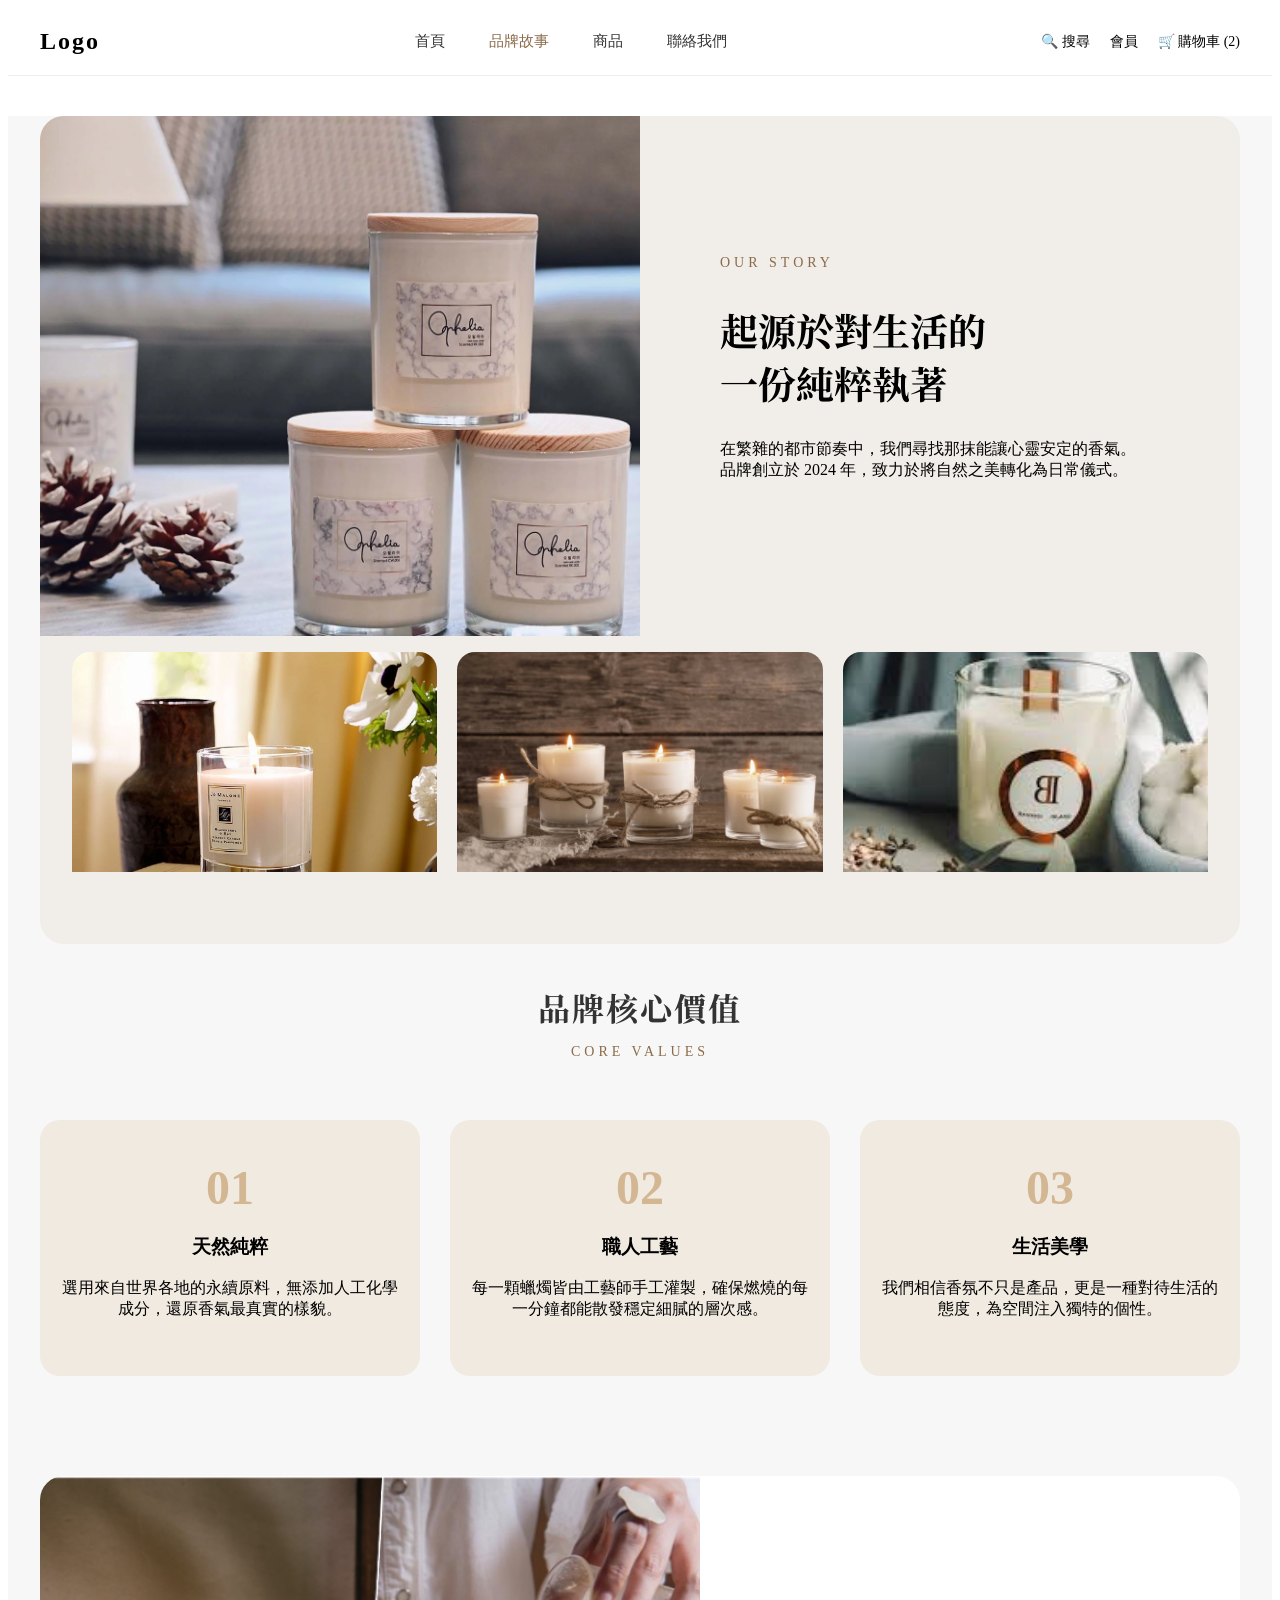
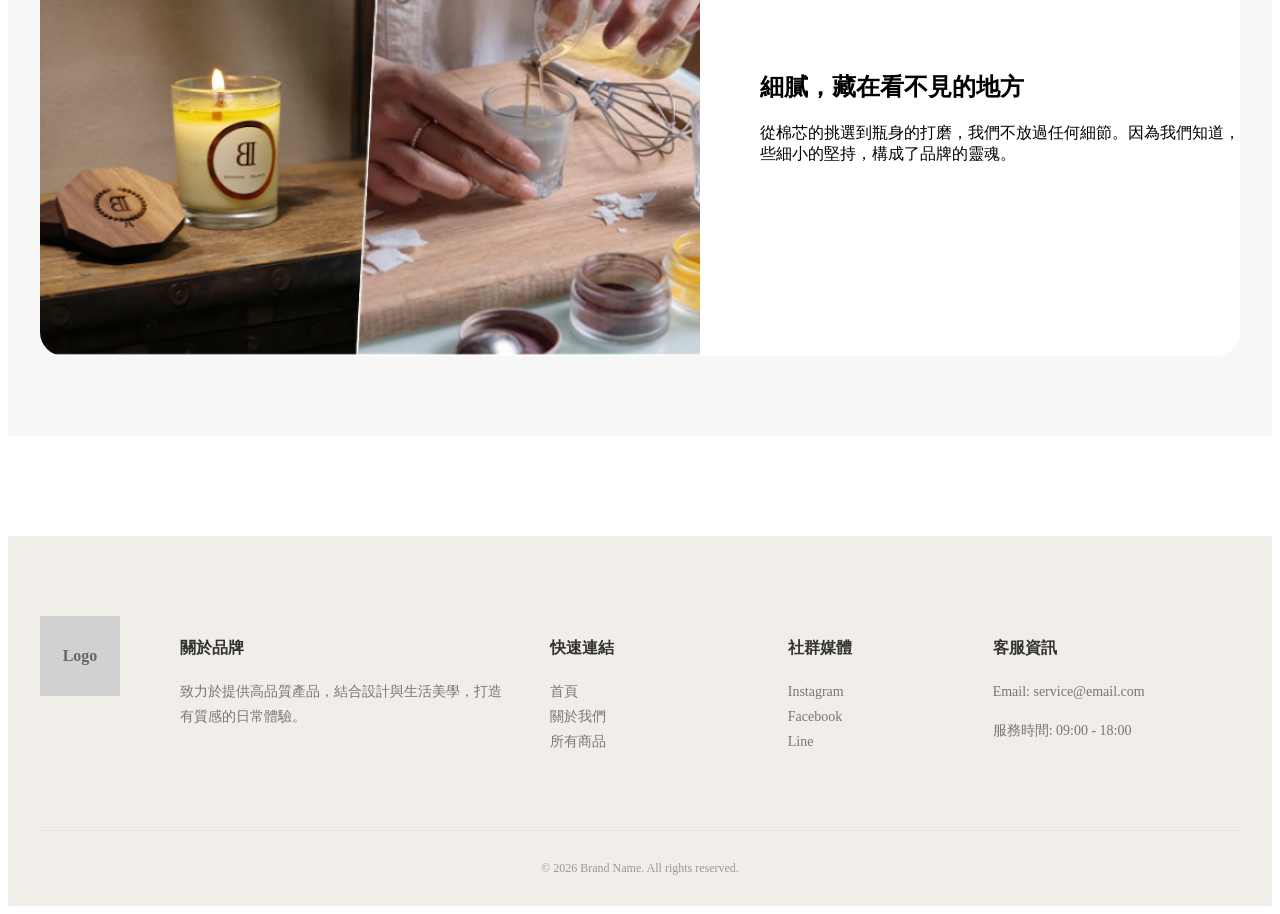
==== about/about.html @ 03dd8f6f "init: first version" ====
<!DOCTYPE html>
<html lang="zh-Hant">
<head>
    <meta charset="UTF-8">
    <meta name="viewport" content="width=device-width, initial-scale=1.0">
    <title>品牌故事 - 品牌名稱</title>
    <link rel="stylesheet" href="style.css">
    <link href="https://fonts.googleapis.com/css2?family=Noto+Sans+TC:wght@400;500;700&family=Noto+Serif+TC:wght@600&display=swap" rel="stylesheet">
</head>
<body>

    <header class="header">
        <div class="header-container">
            <div class="logo">Logo</div>
            <nav class="nav-menu">
                <a href="../index/index.html">首頁</a>
                <a href="../about/about.html" class="active">品牌故事</a>
                <a href="../product/product.html">商品</a>
                <a href="#">聯絡我們</a>
            </nav>
            <div class="nav-icons">
                <div class="icon-item">🔍 搜尋</div>
                <div class="icon-item">會員</div>
                <div class="icon-item">🛒 購物車 (2)</div>
            </div>
        </div>
    </header>

    <main class="about-page">
        <section class="about-hero">
            <div class="about-hero-container">
                <div class="about-hero-image">
                    <img src="images/about-hero.jpg" alt="品牌精神圖">
                </div>
                <div class="about-hero-text">
                    <span class="about-subtitle">OUR STORY</span>
                    <h1>起源於對生活的<br>一份純粹執著</h1>
                    <p>在繁雜的都市節奏中，我們尋找那抹能讓心靈安定的香氣。<br>品牌創立於 2024 年，致力於將自然之美轉化為日常儀式。</p>
                </div>
            </div>

            <div class="about-story-gallery">
                <div class="about-story-gallery-container">
                    <div class="story-gallery-item large">
                        <img src="images/about-story-1.jpg" alt="品牌故事延伸圖片 1">
                    </div>
                    <div class="story-gallery-item">
                        <img src="images/about-story-2.jpg" alt="品牌故事延伸圖片 2">
                    </div>
                    <div class="story-gallery-item">
                        <img src="images/about-story-3.jpg" alt="品牌故事延伸圖片 3">
                    </div>
                </div>
            </div>
        </section>
        



        <section class="brand-values">
            <div class="section-title">
                <h2>品牌核心價值</h2>
                <p>Core Values</p>
            </div>
            <div class="values-grid">
                <div class="value-item">
                    <span class="value-num">01</span>
                    <h3>天然純粹</h3>
                    <p>選用來自世界各地的永續原料，無添加人工化學成分，還原香氣最真實的樣貌。</p>
                </div>
                <div class="value-item">
                    <span class="value-num">02</span>
                    <h3>職人工藝</h3>
                    <p>每一顆蠟燭皆由工藝師手工灌製，確保燃燒的每一分鐘都能散發穩定細膩的層次感。</p>
                </div>
                <div class="value-item">
                    <span class="value-num">03</span>
                    <h3>生活美學</h3>
                    <p>我們相信香氛不只是產品，更是一種對待生活的態度，為空間注入獨特的個性。</p>
                </div>
            </div>
        </section>

        <section class="about-detail">
            <div class="detail-row">
                <div class="detail-img">
                    <img src="images/about-detail-1.jpg" alt="工藝細節">
                </div>
                <div class="detail-content">
                    <h2>細膩，藏在看不見的地方</h2>
                    <p>從棉芯的挑選到瓶身的打磨，我們不放過任何細節。因為我們知道，正是這些細小的堅持，構成了品牌的靈魂。</p>
                </div>
            </div>
        </section>

    </main>

    <footer class="footer-main">
        <div class="footer-top-container">
            <div class="footer-logo-square">Logo</div>
            <div class="footer-links-grid">
                <div class="footer-column">
                    <h4>關於品牌</h4>
                    <p>致力於提供高品質產品，結合設計與生活美學，打造有質感的日常體驗。</p>
                </div>
                <div class="footer-column">
                    <h4>快速連結</h4>
                    <ul>
                        <li><a href="../index/index.html">首頁</a></li>
                        <li><a href="../about/about.html">關於我們</a></li>
                        <li><a href="../product/product.html">所有商品</a></li>
                    </ul>
                </div>
                <div class="footer-column">
                    <h4>社群媒體</h4>
                    <ul>
                        <li><a href="#">Instagram</a></li>
                        <li><a href="#">Facebook</a></li>
                        <li><a href="#">Line</a></li>
                    </ul>
                </div>
                <div class="footer-column">
                    <h4>客服資訊</h4>
                    <p>Email: service@email.com</p>
                    <p>服務時間: 09:00 - 18:00</p>
                </div>
            </div>
        </div>
        <div class="footer-bottom">
            © 2026 Brand Name. All rights reserved.
        </div>
    </footer>

</body>
</html>
---- about/style.css ----
/* ==========================================================================
   品牌故事頁面專屬 (About Page)
   ========================================================================== */

.about-page {
    background-color: #f7f7f7;
    padding-bottom: 80px;
}

/* 品牌故事 Hero 區塊 */
.about-hero {
    background-color: #f1ede8;
    max-width: 1200px;
    margin: 40px auto;
    border-radius: 24px;
    overflow: hidden;
    padding: 0 0 32px;
}


.about-hero-container {
    display: flex;
    align-items: center;
    min-height: 520px;
}

.about-hero-image {
    flex: 0 0 50%;
    height: 520px;
}

.about-hero-image img {
    width: 100%;
    height: 100%;
    object-fit: cover;
}

.about-hero-text {
    flex: 0 0 50%;
    padding: 0 80px;
}

.about-subtitle {
    color: #8B6B4A;
    letter-spacing: 4px;
    font-size: 14px;
    display: block;
    margin-bottom: 20px;
}

.about-hero-text h1 {
    font-size: 38px;
    font-family: 'Noto Serif TC', serif;
    margin-bottom: 30px;
    line-height: 1.4;
}

/* Hero 下方延伸圖片區 */

.about-story-gallery {
    padding: 16px 32px 0;
}

.about-story-gallery-container {
    display: grid;
    grid-template-columns: repeat(3, 1fr);
    gap: 20px;
}

.story-gallery-item {
    border-radius: 18px;
    overflow: hidden;
}
.story-gallery-item.large {
    min-height: 260px;
}

.story-gallery-item img {
    width: 100%;
    height: 220px;
    object-fit: cover;
    display: block;
}

/* 核心價值三欄式佈局 */
.values-grid {
    display: flex;
    max-width: 1200px;
    margin: 0 auto 100px;
    gap: 40px;
    padding: 0 20px;
}

.value-item {
    flex: 1;
    text-align: center;
    padding: 40px 20px;
    background: rgb(241, 234, 225);
    border-radius: 20px;
    transition: transform 0.3s ease;
}

.value-item:hover {
    transform: translateY(-10px);
}

.value-num {
    font-size: 48px;
    color: #d3b692;
    font-weight: 700;
    display: block;
    margin-bottom: 10px;
    font-family: serif;
}

/* --- 修正品牌核心價值標題置中 --- */
.section-title {
    text-align: center;     
    margin-bottom: 60px;     
    width: 100%;            
}

.section-title h2 {
    font-family: 'Noto Serif TC', serif;
    font-size: 32px;
    color: #333;
    margin-bottom: 10px;
    letter-spacing: 2px;
}

.section-title p {
    color: #8B6B4A;          
    font-size: 14px;
    letter-spacing: 4px;
    text-transform: uppercase;
}


.values-grid {
    display: flex;
    max-width: 1200px;
    margin: 0 auto 100px;    
    gap: 30px;
    padding: 0 20px;
}

/* 圖文錯落 Row */
.about-detail {
    max-width: 1200px;
    margin: 0 auto;
    padding: 0 20px;
}

.detail-row {
    display: flex;
    background: white;
    border-radius: 24px;
    overflow: hidden;
    align-items: center;
}

.detail-img {
    flex: 0 0 55%;
    height: 480px;
}

.detail-img img {
    width: 100%;
    height: 100%;
    object-fit: cover;
}

.detail-content {
    flex: 0 0 45%;
    padding: 60px;
}

/* ==========================================================================
   全站通用導覽列 (Navbar)
   ========================================================================== */
.header {
    background-color: #fff;
    border-bottom: 1px solid #eee;
    padding: 20px 0;
    position: sticky;
    top: 0;
    z-index: 1000;
}

.header-container {
    max-width: 1200px;
    margin: 0 auto;
    display: flex;
    justify-content: space-between;
    align-items: center;
    padding: 0 20px;
}

.logo {
    font-size: 24px;
    font-weight: 700;
    letter-spacing: 2px;
}

.nav-menu a {
    text-decoration: none;
    color: #333;
    margin: 0 20px;
    font-size: 15px;
    transition: color 0.3s;
}

.nav-menu a.active, .nav-menu a:hover {
    color: #8B6B4A;
}

.nav-icons {
    display: flex;
    gap: 20px;
    font-size: 14px;
}

.nav-icons a {
    text-decoration: none;
    color: #666;
}

/* ==========================================================================
   全站通用頁尾 (Footer)
   ========================================================================== */
.footer-main {
    background-color: #f1ede8;
    padding: 80px 0 30px;
    margin-top: 100px;
}

.footer-top-container {
    max-width: 1200px;
    margin: 0 auto;
    display: flex;
    gap: 60px;
    padding: 0 20px;
}

.footer-logo-square {
    width: 80px;
    height: 80px;
    background-color: #d1d1d1;
    display: flex;
    align-items: center;
    justify-content: center;
    font-weight: bold;
    color: #666;
}

.footer-links-grid {
    flex: 1;
    display: grid;
    grid-template-columns: 2fr 1.2fr 1fr 1.5fr;
    gap: 40px;
}

.footer-column h4 {
    font-size: 16px;
    margin-bottom: 20px;
    color: #333;
}

.footer-column p, .footer-column ul li {
    font-size: 14px;
    color: #777;
    line-height: 1.8;
}

.footer-column ul {
    list-style: none;
    padding: 0;
}

.footer-column ul li a {
    text-decoration: none;
    color: #777;
    transition: color 0.3s;
}

.footer-column ul li a:hover {
    color: #8B6B4A;
}

.footer-bottom {
    max-width: 1200px;
    margin: 60px auto 0;
    padding-top: 30px;
    border-top: 1px solid #e5e5e5;
    text-align: center;
    font-size: 12px;
    color: #999;
}
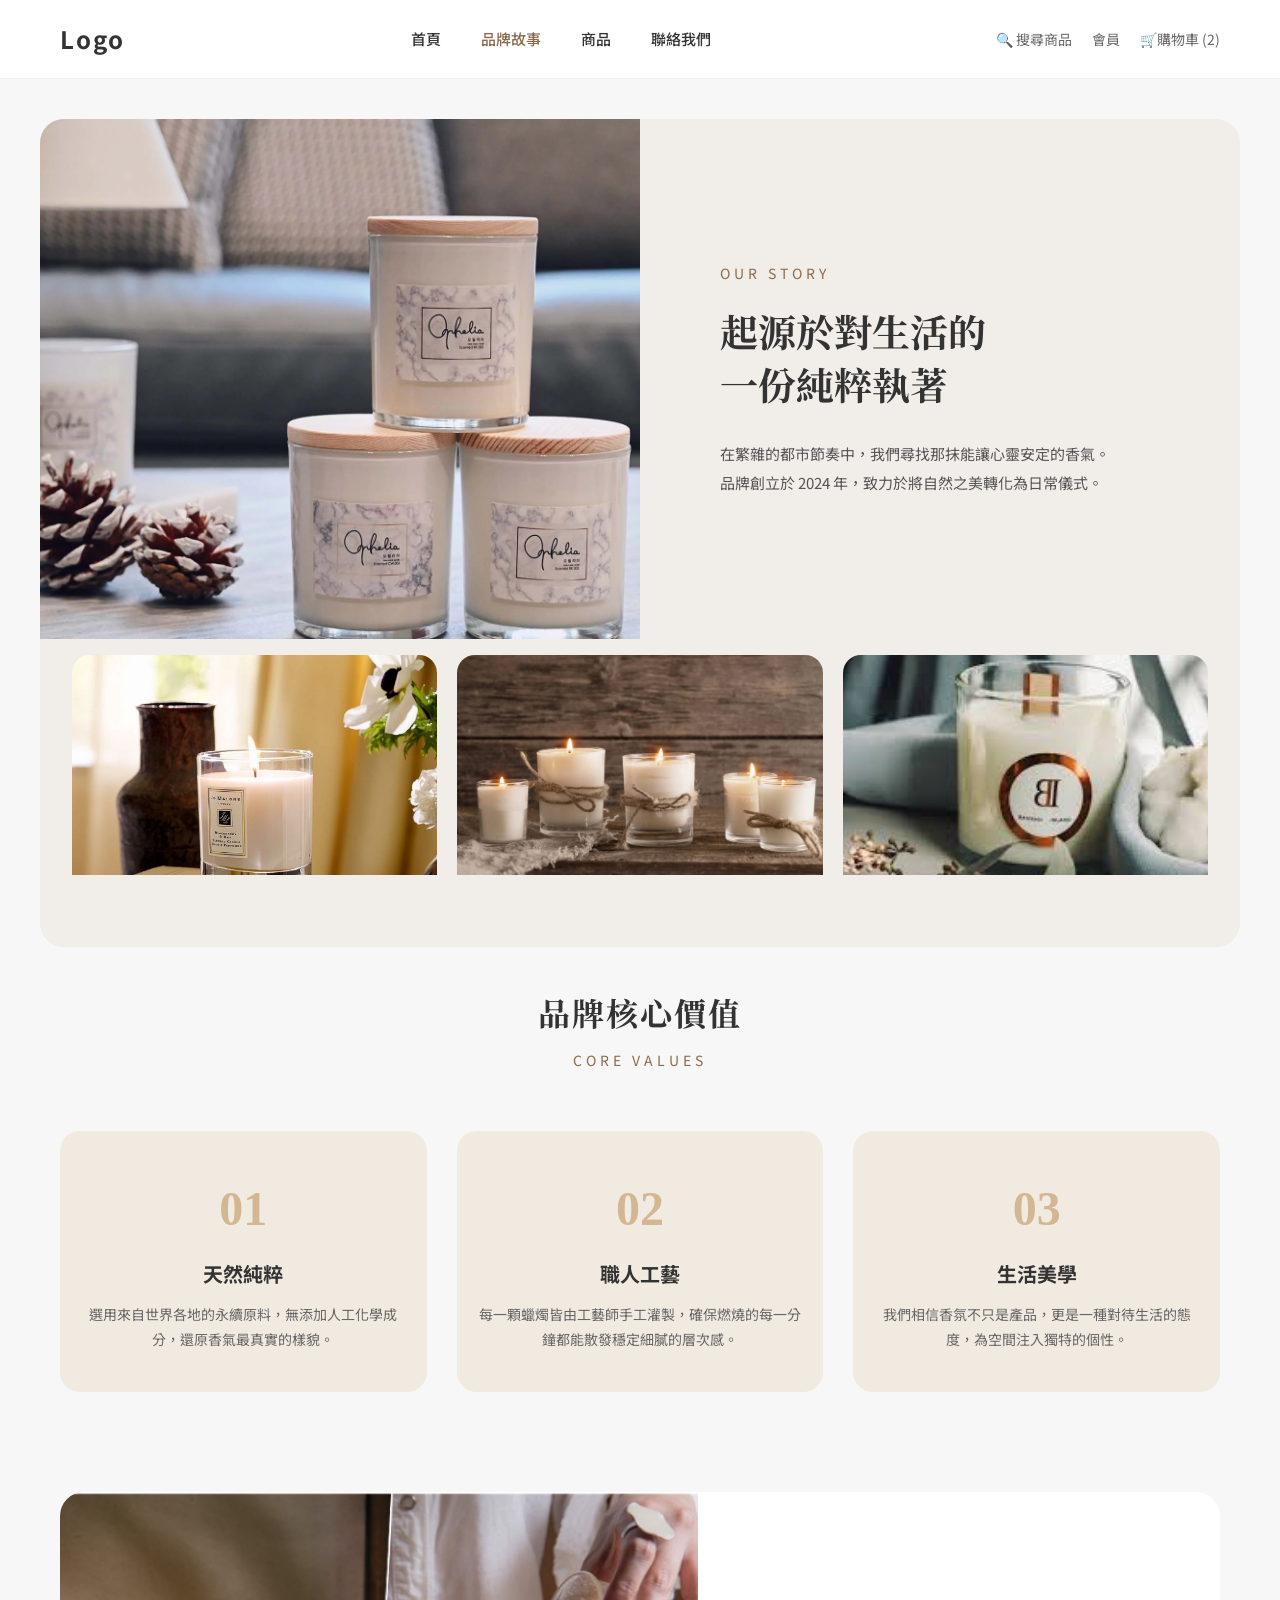
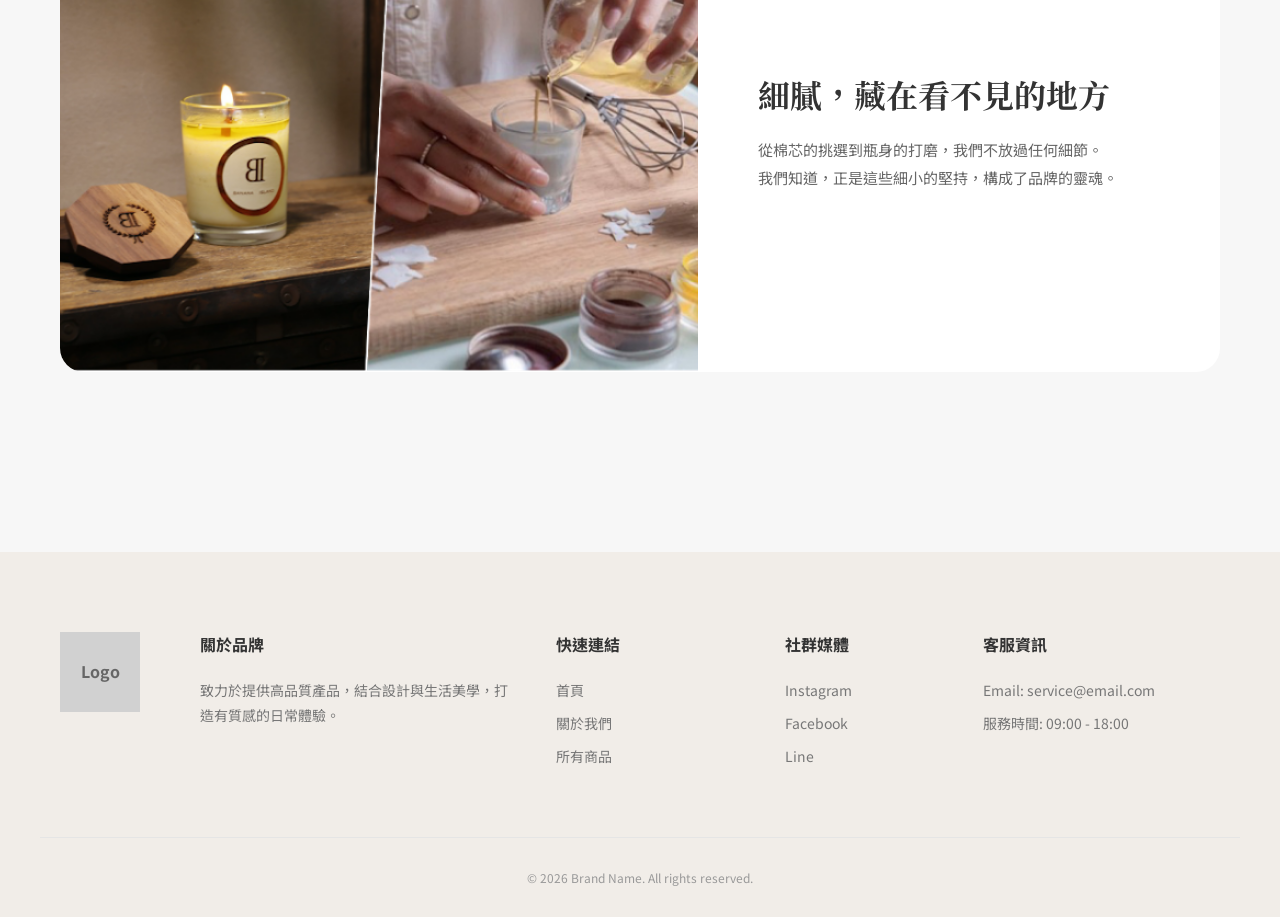
==== commit c4f1707b: "add root index redirect" ====
--- a/about/about.html
+++ b/about/about.html
@@ -12,16 +12,18 @@
     <header class="header">
         <div class="header-container">
             <div class="logo">Logo</div>
+
             <nav class="nav-menu">
                 <a href="../index/index.html">首頁</a>
                 <a href="../about/about.html" class="active">品牌故事</a>
-                <a href="../product/product.html">商品</a>
+                <a href="../Product/product.html">商品</a>
                 <a href="#">聯絡我們</a>
             </nav>
+
             <div class="nav-icons">
-                <div class="icon-item">🔍 搜尋</div>
-                <div class="icon-item">會員</div>
-                <div class="icon-item">🛒 購物車 (2)</div>
+                <a href="#">🔍 搜尋商品</a>
+                <a href="#">會員</a>
+                <a href="#">🛒購物車 (2)</a>
             </div>
         </div>
     </header>
@@ -88,7 +90,7 @@
                 </div>
                 <div class="detail-content">
                     <h2>細膩，藏在看不見的地方</h2>
-                    <p>從棉芯的挑選到瓶身的打磨，我們不放過任何細節。因為我們知道，正是這些細小的堅持，構成了品牌的靈魂。</p>
+                    <p>從棉芯的挑選到瓶身的打磨，我們不放過任何細節。<br>我們知道，正是這些細小的堅持，構成了品牌的靈魂。</p>
                 </div>
             </div>
         </section>
@@ -97,20 +99,25 @@
 
     <footer class="footer-main">
         <div class="footer-top-container">
-            <div class="footer-logo-square">Logo</div>
+            <div class="footer-logo-box">
+                <div class="footer-logo-square">Logo</div>
+            </div>
+
             <div class="footer-links-grid">
                 <div class="footer-column">
                     <h4>關於品牌</h4>
                     <p>致力於提供高品質產品，結合設計與生活美學，打造有質感的日常體驗。</p>
                 </div>
+
                 <div class="footer-column">
                     <h4>快速連結</h4>
                     <ul>
                         <li><a href="../index/index.html">首頁</a></li>
                         <li><a href="../about/about.html">關於我們</a></li>
-                        <li><a href="../product/product.html">所有商品</a></li>
+                        <li><a href="../Product/product.html">所有商品</a></li>
                     </ul>
                 </div>
+
                 <div class="footer-column">
                     <h4>社群媒體</h4>
                     <ul>
@@ -119,6 +126,7 @@
                         <li><a href="#">Line</a></li>
                     </ul>
                 </div>
+
                 <div class="footer-column">
                     <h4>客服資訊</h4>
                     <p>Email: service@email.com</p>
@@ -126,6 +134,7 @@
                 </div>
             </div>
         </div>
+
         <div class="footer-bottom">
             © 2026 Brand Name. All rights reserved.
         </div>
--- a/about/style.css
+++ b/about/style.css
@@ -1,7 +1,93 @@
+/* ==========================================================================
+   基礎設定
+   ========================================================================== */
+* {
+    box-sizing: border-box;
+    margin: 0;
+    padding: 0;
+}
+
+body {
+    font-family: 'Noto Sans TC', sans-serif;
+    background-color: #f7f7f7;
+    color: #333;
+    line-height: 1.6;
+}
+
+a {
+    text-decoration: none;
+    color: inherit;
+    transition: opacity 0.2s, color 0.3s;
+}
+
+a:hover {
+    opacity: 0.75;
+}
+
+img {
+    display: block;
+    max-width: 100%;
+}
+
+/* ==========================================================================
+   Navbar（統一 index / product / about）
+   ========================================================================== */
+.header {
+    background-color: #fff;
+    border-bottom: 1px solid #eee;
+    padding: 20px 0;
+    position: sticky;
+    top: 0;
+    z-index: 1000;
+    width: 100%;
+}
+
+.header-container {
+    max-width: 1200px;
+    margin: 0 auto;
+    display: flex;
+    justify-content: space-between;
+    align-items: center;
+    padding: 0 20px;
+}
+
+.logo {
+    font-size: 24px;
+    font-weight: 700;
+    letter-spacing: 2px;
+}
+
+.nav-menu {
+    display: flex;
+    align-items: center;
+}
+
+.nav-menu a {
+    color: #333;
+    margin: 0 20px;
+    font-size: 15px;
+    font-weight: 500;
+    transition: color 0.3s;
+}
+
+.nav-menu a.active,
+.nav-menu a:hover {
+    color: #8B6B4A;
+}
+
+.nav-icons {
+    display: flex;
+    gap: 20px;
+    font-size: 14px;
+}
+
+.nav-icons a {
+    color: #666;
+}
+
 /* ==========================================================================
    品牌故事頁面專屬 (About Page)
    ========================================================================== */
-
 .about-page {
     background-color: #f7f7f7;
     padding-bottom: 80px;
@@ -17,7 +103,6 @@
     padding: 0 0 32px;
 }
 
-
 .about-hero-container {
     display: flex;
     align-items: center;
@@ -55,8 +140,13 @@
     line-height: 1.4;
 }
 
+.about-hero-text p {
+    font-size: 15px;
+    color: #555;
+    line-height: 1.9;
+}
+
 /* Hero 下方延伸圖片區 */
-
 .about-story-gallery {
     padding: 16px 32px 0;
 }
@@ -71,6 +161,7 @@
     border-radius: 18px;
     overflow: hidden;
 }
+
 .story-gallery-item.large {
     min-height: 260px;
 }
@@ -82,12 +173,38 @@
     display: block;
 }
 
-/* 核心價值三欄式佈局 */
+/* 區塊標題 */
+.section-title {
+    text-align: center;
+    margin-bottom: 60px;
+    width: 100%;
+}
+
+.section-title h2 {
+    font-family: 'Noto Serif TC', serif;
+    font-size: 32px;
+    color: #333;
+    margin-bottom: 10px;
+    letter-spacing: 2px;
+}
+
+.section-title p {
+    color: #8B6B4A;
+    font-size: 14px;
+    letter-spacing: 4px;
+    text-transform: uppercase;
+}
+
+/* 核心價值 */
+.brand-values {
+    margin-top: 20px;
+}
+
 .values-grid {
     display: flex;
     max-width: 1200px;
     margin: 0 auto 100px;
-    gap: 40px;
+    gap: 30px;
     padding: 0 20px;
 }
 
@@ -113,35 +230,16 @@
     font-family: serif;
 }
 
-/* --- 修正品牌核心價值標題置中 --- */
-.section-title {
-    text-align: center;     
-    margin-bottom: 60px;     
-    width: 100%;            
-}
-
-.section-title h2 {
-    font-family: 'Noto Serif TC', serif;
-    font-size: 32px;
+.value-item h3 {
+    font-size: 20px;
+    margin-bottom: 12px;
     color: #333;
-    margin-bottom: 10px;
-    letter-spacing: 2px;
-}
-
-.section-title p {
-    color: #8B6B4A;          
+}
+
+.value-item p {
     font-size: 14px;
-    letter-spacing: 4px;
-    text-transform: uppercase;
-}
-
-
-.values-grid {
-    display: flex;
-    max-width: 1200px;
-    margin: 0 auto 100px;    
-    gap: 30px;
-    padding: 0 20px;
+    color: #666;
+    line-height: 1.8;
 }
 
 /* 圖文錯落 Row */
@@ -175,58 +273,22 @@
     padding: 60px;
 }
 
+.detail-content h2 {
+    font-family: 'Noto Serif TC', serif;
+    font-size: 32px;
+    line-height: 1.45;
+    margin-bottom: 18px;
+    color: #333;
+}
+
+.detail-content p {
+    font-size: 15px;
+    color: #666;
+    line-height: 1.9;
+}
+
 /* ==========================================================================
-   全站通用導覽列 (Navbar)
-   ========================================================================== */
-.header {
-    background-color: #fff;
-    border-bottom: 1px solid #eee;
-    padding: 20px 0;
-    position: sticky;
-    top: 0;
-    z-index: 1000;
-}
-
-.header-container {
-    max-width: 1200px;
-    margin: 0 auto;
-    display: flex;
-    justify-content: space-between;
-    align-items: center;
-    padding: 0 20px;
-}
-
-.logo {
-    font-size: 24px;
-    font-weight: 700;
-    letter-spacing: 2px;
-}
-
-.nav-menu a {
-    text-decoration: none;
-    color: #333;
-    margin: 0 20px;
-    font-size: 15px;
-    transition: color 0.3s;
-}
-
-.nav-menu a.active, .nav-menu a:hover {
-    color: #8B6B4A;
-}
-
-.nav-icons {
-    display: flex;
-    gap: 20px;
-    font-size: 14px;
-}
-
-.nav-icons a {
-    text-decoration: none;
-    color: #666;
-}
-
-/* ==========================================================================
-   全站通用頁尾 (Footer)
+   Footer（統一 index / product / about）
    ========================================================================== */
 .footer-main {
     background-color: #f1ede8;
@@ -240,6 +302,10 @@
     display: flex;
     gap: 60px;
     padding: 0 20px;
+}
+
+.footer-logo-box {
+    flex-shrink: 0;
 }
 
 .footer-logo-square {
@@ -266,10 +332,13 @@
     color: #333;
 }
 
-.footer-column p, .footer-column ul li {
+.footer-column p,
+.footer-column li {
     font-size: 14px;
     color: #777;
     line-height: 1.8;
+    list-style: none;
+    margin-bottom: 8px;
 }
 
 .footer-column ul {
@@ -277,13 +346,12 @@
     padding: 0;
 }
 
-.footer-column ul li a {
-    text-decoration: none;
+.footer-column a {
     color: #777;
     transition: color 0.3s;
 }
 
-.footer-column ul li a:hover {
+.footer-column a:hover {
     color: #8B6B4A;
 }
 
@@ -295,4 +363,639 @@
     text-align: center;
     font-size: 12px;
     color: #999;
+}
+
+/* ==========================================================================
+   平板版 769px - 1024px
+   ========================================================================== */
+@media (min-width: 769px) and (max-width: 1024px) {
+    /* Navbar */
+    .header {
+        padding: 16px 0;
+    }
+
+    .header-container {
+        padding: 0 16px;
+        gap: 20px;
+    }
+
+    .logo {
+        font-size: 22px;
+    }
+
+    .nav-menu a {
+        margin: 0 12px;
+        font-size: 14px;
+    }
+
+    .nav-icons {
+        gap: 12px;
+        font-size: 13px;
+    }
+
+    .nav-icons a {
+        font-size: 13px;
+    }
+
+    /* About Hero */
+    .about-page {
+        padding-bottom: 64px;
+    }
+
+    .about-hero {
+        margin: 24px 16px 0;
+        border-radius: 20px;
+        padding: 0 0 24px;
+    }
+
+    .about-hero-container {
+        display: flex;
+        flex-direction: row;
+        align-items: stretch;
+        min-height: 460px;
+    }
+
+    .about-hero-image {
+        flex: 0 0 48%;
+        height: 460px;
+    }
+
+    .about-hero-image img {
+        width: 100%;
+        height: 100%;
+        object-fit: cover;
+    }
+
+    .about-hero-text {
+        flex: 0 0 52%;
+        min-width: 0;
+        display: flex;
+        flex-direction: column;
+        justify-content: center;
+        padding: 0 36px;
+        text-align: left;
+    }
+
+    .about-subtitle {
+        font-size: 13px;
+        letter-spacing: 3px;
+        margin-bottom: 14px;
+    }
+
+    .about-hero-text h1 {
+        font-size: 30px;
+        line-height: 1.45;
+        margin-bottom: 18px;
+    }
+
+    .about-hero-text p {
+        font-size: 14px;
+        line-height: 1.85;
+        word-break: break-word;
+    }
+
+    /* Hero 下方三圖 */
+    .about-story-gallery {
+        padding: 14px 24px 0;
+    }
+
+    .about-story-gallery-container {
+        grid-template-columns: repeat(3, 1fr);
+        gap: 14px;
+    }
+
+    .story-gallery-item,
+    .story-gallery-item.large {
+        border-radius: 16px;
+        min-height: 0;
+    }
+
+    .story-gallery-item img {
+        width: 100%;
+        height: 220px;
+        object-fit: cover;
+        display: block;
+    }
+
+    /* 區塊標題 */
+    .section-title {
+        margin-bottom: 40px;
+    }
+
+    .section-title h2 {
+        font-size: 28px;
+    }
+
+    .section-title p {
+        font-size: 13px;
+        letter-spacing: 3px;
+    }
+
+    /* 核心價值 */
+    .values-grid {
+        display: flex;
+        gap: 18px;
+        padding: 0 16px;
+        margin: 0 auto 72px;
+    }
+
+    .value-item {
+        padding: 30px 18px;
+        border-radius: 18px;
+    }
+
+    .value-num {
+        font-size: 40px;
+    }
+
+    .value-item h3 {
+        font-size: 18px;
+        margin-bottom: 10px;
+    }
+
+    .value-item p {
+        font-size: 13px;
+        line-height: 1.75;
+    }
+
+    /* Detail 區 */
+    .about-detail {
+        padding: 0 16px;
+    }
+
+    .detail-row {
+        display: flex;
+        flex-direction: row;
+        align-items: center;
+        border-radius: 20px;
+    }
+
+    .detail-img {
+        flex: 0 0 52%;
+        height: 380px;
+    }
+
+    .detail-img img {
+        width: 100%;
+        height: 100%;
+        object-fit: cover;
+    }
+
+    .detail-content {
+        flex: 0 0 48%;
+        min-width: 0;
+        padding: 36px;
+        text-align: left;
+    }
+
+    .detail-content h2 {
+        font-size: 28px;
+        line-height: 1.45;
+        margin-bottom: 14px;
+    }
+
+    .detail-content p {
+        font-size: 14px;
+        line-height: 1.8;
+        word-break: break-word;
+    }
+
+    /* Footer */
+    .footer-main {
+        padding: 56px 0 24px;
+        margin-top: 80px;
+    }
+
+    .footer-top-container {
+        padding: 0 16px;
+        gap: 28px;
+    }
+
+    .footer-logo-square {
+        width: 72px;
+        height: 72px;
+        font-size: 18px;
+    }
+
+    .footer-links-grid {
+        grid-template-columns: 1.4fr 1fr 1fr 1.4fr;
+        gap: 18px;
+    }
+
+    .footer-column h4 {
+        font-size: 14px;
+        margin-bottom: 10px;
+    }
+
+    .footer-column p,
+    .footer-column li {
+        font-size: 12px;
+        line-height: 1.7;
+    }
+
+    .footer-bottom {
+        margin: 40px 16px 0;
+        padding-top: 20px;
+    }
+}
+
+/* ==========================================================================
+   手機版 <= 768px
+   ========================================================================== */
+@media (max-width: 768px) {
+    /* Navbar */
+    .header {
+        padding: 12px 0;
+    }
+
+    .header-container {
+        padding: 0 16px;
+        display: flex;
+        flex-wrap: wrap;
+        align-items: center;
+        justify-content: space-between;
+        gap: 12px;
+    }
+
+    .logo {
+        flex: 0 0 auto;
+        font-size: 24px;
+        line-height: 1.2;
+    }
+
+    .nav-menu {
+        flex: 0 0 100%;
+        order: 2;
+        display: flex;
+        justify-content: center;
+        gap: 16px;
+        flex-wrap: wrap;
+    }
+
+    .nav-menu a {
+        margin: 0;
+        font-size: 14px;
+        line-height: 1.4;
+        white-space: nowrap;
+    }
+
+    .nav-icons {
+        flex: 0 0 100%;
+        order: 3;
+        display: flex;
+        justify-content: center;
+        gap: 14px;
+        flex-wrap: wrap;
+        font-size: 13px;
+    }
+
+    .nav-icons a {
+        font-size: 13px;
+        line-height: 1.4;
+        white-space: nowrap;
+    }
+
+    /* About Hero */
+    .about-page {
+        padding-bottom: 56px;
+    }
+
+    .about-hero {
+        margin: 16px 12px 0;
+        border-radius: 18px;
+        padding: 0 0 20px;
+    }
+
+    .about-hero-container {
+        flex-direction: column;
+        min-height: auto;
+    }
+
+    .about-hero-image {
+        flex: none;
+        width: 100%;
+        height: 280px;
+    }
+
+    .about-hero-text {
+        flex: none;
+        width: 100%;
+        padding: 28px 20px 10px;
+        text-align: center;
+    }
+
+    .about-subtitle {
+        font-size: 12px;
+        letter-spacing: 3px;
+        margin-bottom: 12px;
+    }
+
+    .about-hero-text h1 {
+        font-size: 28px;
+        line-height: 1.45;
+        margin-bottom: 18px;
+    }
+
+    .about-hero-text p {
+        font-size: 14px;
+        line-height: 1.8;
+    }
+
+    /* Hero 下方三圖 */
+    .about-story-gallery {
+        padding: 8px 20px 0;
+    }
+
+    .about-story-gallery-container {
+        grid-template-columns: 1fr;
+        gap: 12px;
+    }
+
+    .story-gallery-item.large {
+        min-height: 0;
+    }
+
+    .story-gallery-item,
+    .story-gallery-item.large {
+        border-radius: 14px;
+    }
+
+    .story-gallery-item img {
+        width: 100%;
+        height: 320px;
+        object-fit: cover;
+        display: block;
+    }
+
+    /* 區塊標題 */
+    .section-title {
+        margin-bottom: 28px;
+        padding: 0 16px;
+    }
+
+    .section-title h2 {
+        font-size: 26px;
+        margin-bottom: 8px;
+        letter-spacing: 1px;
+    }
+
+    .section-title p {
+        font-size: 12px;
+        letter-spacing: 3px;
+    }
+
+    /* 核心價值 */
+    .brand-values {
+        margin-top: 44px;
+    }
+
+    .values-grid {
+        flex-direction: column;
+        gap: 16px;
+        margin: 0 auto 64px;
+        padding: 0 16px;
+    }
+
+    .value-item {
+        padding: 28px 18px;
+        border-radius: 16px;
+    }
+
+    .value-num {
+        font-size: 38px;
+        margin-bottom: 8px;
+    }
+
+    .value-item h3 {
+        font-size: 18px;
+        margin-bottom: 10px;
+    }
+
+    .value-item p {
+        font-size: 13px;
+        line-height: 1.8;
+    }
+
+    /* Detail 區 */
+    .about-detail {
+        padding: 0 16px;
+    }
+
+    .detail-row {
+        flex-direction: column;
+        border-radius: 18px;
+    }
+
+    .detail-img {
+        flex: none;
+        width: 100%;
+        height: 320px;
+    }
+
+    .detail-img img {
+        width: 100%;
+        height: 100%;
+        object-fit: cover;
+    }
+
+    .detail-content {
+        flex: none;
+        width: 100%;
+        padding: 24px 20px 28px;
+        text-align: center;
+    }
+
+    .detail-content h2 {
+        font-size: 24px;
+        line-height: 1.45;
+        margin-bottom: 14px;
+    }
+
+    .detail-content p {
+        font-size: 14px;
+        line-height: 1.8;
+    }
+
+    /* Footer */
+    .footer-main {
+        margin-top: 72px;
+        padding: 56px 0 24px;
+    }
+
+    .footer-top-container {
+        flex-direction: column;
+        gap: 28px;
+        padding: 0 20px;
+        align-items: center;
+        text-align: center;
+    }
+
+    .footer-logo-box {
+        display: flex;
+        justify-content: center;
+        width: 100%;
+    }
+
+    .footer-logo-square {
+        width: 84px;
+        height: 84px;
+        font-size: 20px;
+    }
+
+    .footer-links-grid {
+        width: 100%;
+        grid-template-columns: 1fr;
+        gap: 24px;
+    }
+
+    .footer-column h4 {
+        font-size: 15px;
+        margin-bottom: 12px;
+    }
+
+    .footer-column p,
+    .footer-column li {
+        font-size: 13px;
+        line-height: 1.7;
+        margin-bottom: 6px;
+    }
+
+    .footer-bottom {
+        margin: 36px 16px 0;
+        padding-top: 20px;
+        font-size: 12px;
+        line-height: 1.6;
+    }
+}
+
+/* ==========================================================================
+   更小手機 <= 480px
+   ========================================================================== */
+@media (max-width: 480px) {
+    .header-container {
+        padding: 0 12px;
+    }
+
+    .logo {
+        font-size: 22px;
+    }
+
+    .nav-menu {
+        gap: 12px;
+    }
+
+    .nav-menu a {
+        font-size: 13px;
+    }
+
+    .nav-icons {
+        gap: 10px;
+        font-size: 12px;
+    }
+
+    .nav-icons a {
+        font-size: 12px;
+    }
+
+    .about-hero {
+        margin: 14px 10px 0;
+        border-radius: 16px;
+    }
+
+    .about-hero-image {
+        height: 240px;
+    }
+
+    .about-hero-text {
+        padding: 24px 16px 8px;
+    }
+
+    .about-hero-text h1 {
+        font-size: 24px;
+    }
+
+    .about-hero-text p {
+        font-size: 13px;
+    }
+
+    .about-story-gallery {
+        padding: 8px 16px 0;
+    }
+
+    .story-gallery-item img {
+        height: 160px;
+    }
+
+    .section-title h2 {
+        font-size: 22px;
+    }
+
+    .section-title p {
+        font-size: 11px;
+    }
+
+    .values-grid {
+        padding: 0 12px;
+        gap: 14px;
+        margin-bottom: 56px;
+    }
+
+    .value-item {
+        padding: 24px 16px;
+    }
+
+    .value-num {
+        font-size: 34px;
+    }
+
+    .value-item h3 {
+        font-size: 17px;
+    }
+
+    .value-item p {
+        font-size: 12px;
+    }
+
+    .about-detail {
+        padding: 0 12px;
+    }
+
+    .detail-img {
+        height: 210px;
+    }
+
+    .detail-content {
+        padding: 22px 16px 24px;
+    }
+
+    .detail-content h2 {
+        font-size: 21px;
+    }
+
+    .detail-content p {
+        font-size: 13px;
+    }
+
+    .footer-main {
+        margin-top: 64px;
+        padding: 48px 0 22px;
+    }
+
+    .footer-top-container {
+        padding: 0 16px;
+        gap: 24px;
+    }
+
+    .footer-links-grid {
+        gap: 20px;
+    }
+
+    .footer-column h4 {
+        font-size: 14px;
+    }
+
+    .footer-column p,
+    .footer-column li {
+        font-size: 12px;
+    }
 }
